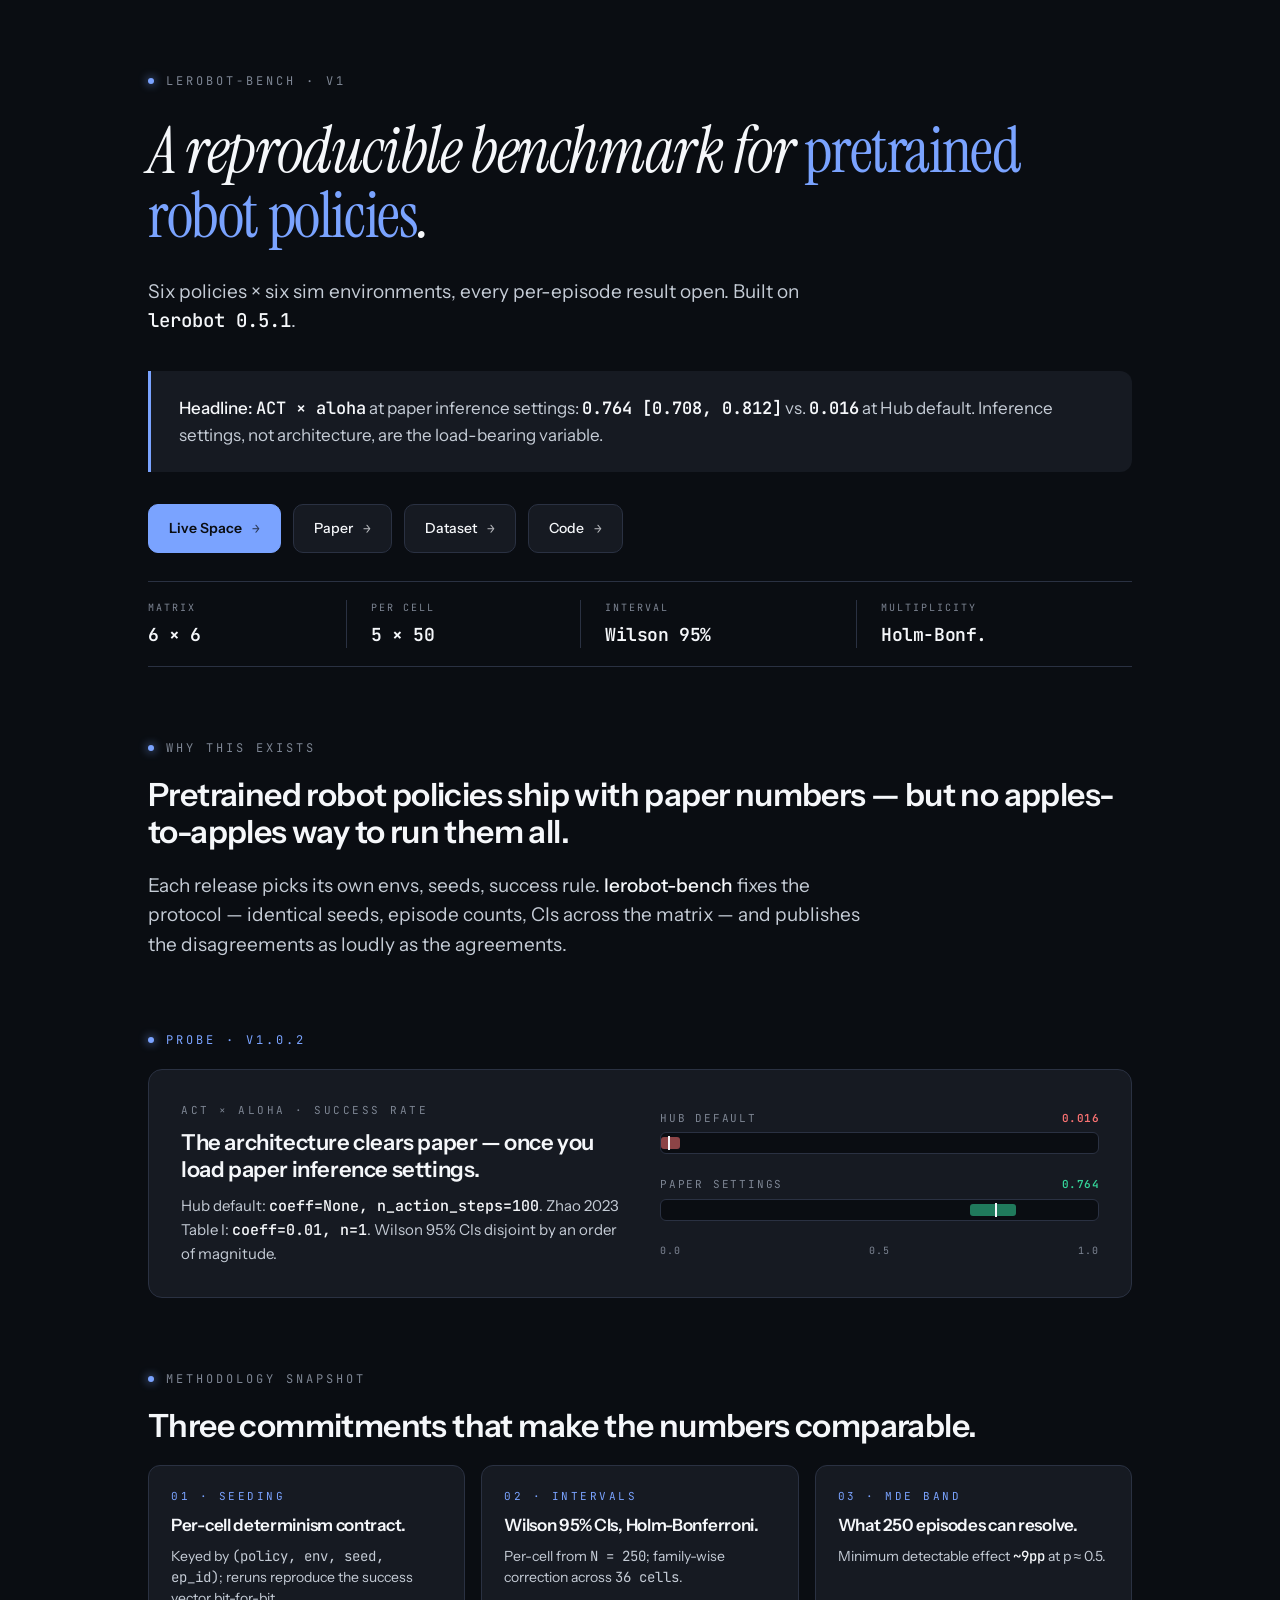
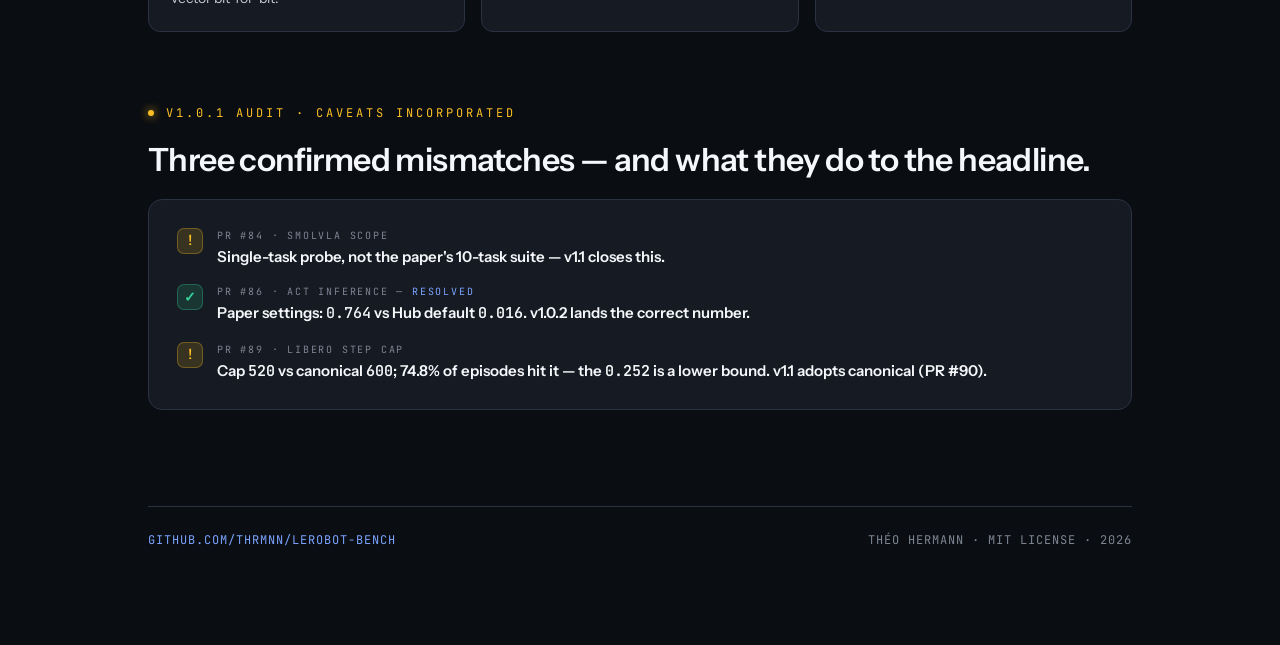
==== site/index.html @ f4101412 "feat(site): landing-page skeleton for lerobot-bench (#105) Static HTML+CSS landing site under site/," ====
<!doctype html>
<html lang="en">
<head>
<meta charset="utf-8">
<meta name="viewport" content="width=device-width, initial-scale=1">
<title>lerobot-bench — a reproducible benchmark for pretrained robot policies</title>
<meta name="description" content="Six pretrained policies × six simulated environments. 5 seeds × 50 episodes each, Wilson 95% CIs, every per-episode result open.">
<link rel="preconnect" href="https://fonts.googleapis.com">
<link rel="preconnect" href="https://fonts.gstatic.com" crossorigin>
<link href="https://fonts.googleapis.com/css2?family=Instrument+Sans:ital,wght@0,400..700;1,400..700&family=Instrument+Serif:ital@0;1&family=JetBrains+Mono:wght@400;500;700&display=swap" rel="stylesheet">
<link rel="stylesheet" href="style.css">
</head>
<body>

  <!-- ============================ HERO ============================ -->
  <header class="hero">
    <span class="eyebrow"><span class="dot"></span>lerobot-bench · v1</span>
    <h1 class="h-1">A reproducible benchmark for <span class="em">pretrained robot policies</span>.</h1>
    <p class="tagline">Six policies × six sim environments, every per-episode result open. Built on <span class="mono ink">lerobot 0.5.1</span>.</p>

    <blockquote class="headline-quote">
      <strong class="ink">Headline:</strong>
      <span class="mono ink">ACT × aloha</span> at paper inference settings:
      <span class="stat">0.764 [0.708, 0.812]</span> vs.
      <span class="stat">0.016</span> at Hub default.
      Inference settings, not architecture, are the load-bearing variable.
    </blockquote>

    <div class="artifacts">
      <a class="btn primary" href="https://huggingface.co/spaces/thrmnn/lerobot-bench" rel="noopener">Live Space <span class="arrow">→</span></a>
      <a class="btn" href="../paper/main.tex" rel="noopener">Paper <span class="arrow">→</span></a>
      <a class="btn" href="https://huggingface.co/datasets/thrmnn/lerobot-bench-v1" rel="noopener">Dataset <span class="arrow">→</span></a>
      <a class="btn" href="https://github.com/thrmnn/lerobot-bench" rel="noopener">Code <span class="arrow">→</span></a>
    </div>

    <div class="badges">
      <div class="cell"><span class="k">Matrix</span><span class="v">6 × 6</span></div>
      <div class="cell"><span class="k">Per cell</span><span class="v">5 × 50</span></div>
      <div class="cell"><span class="k">Interval</span><span class="v">Wilson 95%</span></div>
      <div class="cell"><span class="k">Multiplicity</span><span class="v">Holm-Bonf.</span></div>
    </div>
  </header>

  <!-- ============================ WHY ============================ -->
  <section class="block">
    <span class="eyebrow"><span class="dot"></span>why this exists</span>
    <h2 class="h-2">Pretrained robot policies ship with paper numbers — but no apples-to-apples way to run them all.</h2>
    <p class="body-lg">Each release picks its own envs, seeds, success rule. <em>lerobot-bench</em> fixes the protocol — identical seeds, episode counts, CIs across the matrix — and publishes the disagreements as loudly as the agreements.</p>
  </section>

  <!-- ============================ HEADLINE CARD ============================ -->
  <section class="block">
    <span class="eyebrow accent"><span class="dot"></span>probe · v1.0.2</span>
    <article class="finding-card">
      <div>
        <div class="label">ACT × aloha · success rate</div>
        <h3>The architecture clears paper — once you load paper inference settings.</h3>
        <p>Hub default: <span class="mono ink">coeff=None, n_action_steps=100</span>. Zhao 2023 Table&nbsp;I: <span class="mono ink">coeff=0.01, n=1</span>. Wilson 95% CIs disjoint by an order of magnitude.</p>
      </div>
      <div class="ci-chart" aria-label="Confidence interval comparison: Hub default vs paper inference settings">
        <div class="ci-row fail">
          <div class="lab"><span>Hub default</span><span class="val">0.016</span></div>
          <div class="ci-track">
            <div class="ci-bar fail" style="left: 0%; right: 95.6%;"></div>
            <div class="ci-point" style="left: 1.6%;"></div>
          </div>
        </div>
        <div class="ci-row ok">
          <div class="lab"><span>Paper settings</span><span class="val">0.764</span></div>
          <div class="ci-track">
            <div class="ci-bar ok" style="left: 70.8%; right: 18.8%;"></div>
            <div class="ci-point" style="left: 76.4%;"></div>
          </div>
        </div>
        <div class="ci-scale"><span>0.0</span><span>0.5</span><span>1.0</span></div>
      </div>
    </article>
  </section>

  <!-- ============================ METHOD SNAPSHOT ============================ -->
  <section class="block">
    <span class="eyebrow"><span class="dot"></span>methodology snapshot</span>
    <h2 class="h-2">Three commitments that make the numbers comparable.</h2>
    <div class="method-grid">
      <div class="method-item">
        <span class="n">01 · SEEDING</span>
        <h4>Per-cell determinism contract.</h4>
        <p>Keyed by <span class="mono">(policy, env, seed, ep_id)</span>; reruns reproduce the success vector bit-for-bit.</p>
      </div>
      <div class="method-item">
        <span class="n">02 · INTERVALS</span>
        <h4>Wilson 95% CIs, Holm-Bonferroni.</h4>
        <p>Per-cell from <span class="mono">N = 250</span>; family-wise correction across <span class="mono">36 cells</span>.</p>
      </div>
      <div class="method-item">
        <span class="n">03 · MDE BAND</span>
        <h4>What 250 episodes can resolve.</h4>
        <p>Minimum detectable effect <span class="mono ink">~9pp</span> at p ≈ 0.5.</p>
      </div>
    </div>
  </section>

  <!-- ============================ AUDIT-AWARE CAVEATS ============================ -->
  <section class="block">
    <span class="eyebrow warm"><span class="dot"></span>v1.0.1 audit · caveats incorporated</span>
    <h2 class="h-2">Three confirmed mismatches — and what they do to the headline.</h2>
    <div class="caveats">
      <div class="caveat warn">
        <div class="glyph">!</div>
        <div class="body-block">
          <span class="lab">PR #84 · SmolVLA scope</span>
          <h5>Single-task probe, not the paper's 10-task suite — v1.1 closes this.</h5>
        </div>
      </div>
      <div class="caveat ok">
        <div class="glyph">✓</div>
        <div class="body-block">
          <span class="lab">PR #86 · ACT inference — <span class="accent">RESOLVED</span></span>
          <h5>Paper settings: <span class="mono ink">0.764</span> vs Hub default <span class="mono">0.016</span>. v1.0.2 lands the correct number.</h5>
        </div>
      </div>
      <div class="caveat warn">
        <div class="glyph">!</div>
        <div class="body-block">
          <span class="lab">PR #89 · LIBERO step cap</span>
          <h5>Cap <span class="mono">520</span> vs canonical <span class="mono">600</span>; 74.8% of episodes hit it — the <span class="mono">0.252</span> is a lower bound. v1.1 adopts canonical (PR #90).</h5>
        </div>
      </div>
    </div>
  </section>

  <!-- ============================ FOOTER ============================ -->
  <footer>
    <span><a href="https://github.com/thrmnn/lerobot-bench">github.com/thrmnn/lerobot-bench</a></span>
    <span>Théo Hermann · MIT License · 2026</span>
  </footer>

</body>
</html>
---- site/style.css ----
/* lerobot-bench landing site — palette + typography mirror paper/deck/index.html */

:root {
  --bg-dark: #0a0d12;
  --panel: #161a22;
  --panel-2: #1c2230;
  --line: #2a3142;
  --ink: #f5f7fa;
  --dim: #c5ccd6;
  --mute: #7d8593;
  --accent: #7aa3ff;
  --accent-soft: #5b8def;
  --warm: #fbbf24;
  --ok: #34d399;
  --fail: #f87171;

  --sans: 'Instrument Sans', 'Helvetica Neue', Arial, sans-serif;
  --serif: 'Instrument Serif', 'Cambria', Georgia, serif;
  --mono: 'JetBrains Mono', 'SFMono-Regular', Menlo, monospace;
}

* {
  box-sizing: border-box;
  margin: 0;
  padding: 0;
  -webkit-font-smoothing: antialiased;
  text-rendering: optimizeLegibility;
}

html, body {
  background: var(--bg-dark);
  color: var(--ink);
  font-family: var(--sans);
  font-weight: 400;
  line-height: 1.5;
}

body {
  max-width: 1080px;
  margin: 0 auto;
  padding: 72px 48px 96px;
  display: flex;
  flex-direction: column;
  gap: 72px;
}

a {
  color: var(--accent);
  text-decoration: none;
  transition: color .15s ease;
}
a:hover { color: #a3c0ff; }

/* ============================ TYPE SCALE ============================ */
.eyebrow {
  font-family: var(--mono);
  font-size: 12px;
  letter-spacing: 3px;
  text-transform: uppercase;
  color: var(--mute);
  display: inline-flex;
  align-items: center;
  gap: 12px;
}
.eyebrow .dot {
  width: 6px; height: 6px; border-radius: 50%;
  background: var(--accent);
  box-shadow: 0 0 10px var(--accent);
}
.eyebrow.warm { color: var(--warm); }
.eyebrow.warm .dot { background: var(--warm); box-shadow: 0 0 10px var(--warm); }

.h-1 {
  font-family: var(--serif);
  font-style: italic;
  font-weight: 400;
  font-size: 64px;
  line-height: 1.02;
  letter-spacing: -1.4px;
  color: var(--ink);
}
.h-1 .em { font-style: normal; color: var(--accent); }

.h-2 {
  font-family: var(--sans);
  font-weight: 600;
  font-size: 32px;
  line-height: 1.15;
  letter-spacing: -.6px;
  color: var(--ink);
}

.body-lg {
  font-family: var(--sans);
  font-size: 19px;
  line-height: 1.55;
  color: var(--dim);
  max-width: 720px;
}

.body {
  font-family: var(--sans);
  font-size: 16px;
  line-height: 1.6;
  color: var(--dim);
}

.mono {
  font-family: var(--mono);
  font-feature-settings: "tnum";
}

em {
  color: var(--ink);
  font-style: normal;
  font-weight: 500;
}

.ink { color: var(--ink); font-weight: 500; }
.accent { color: var(--accent); }
.warm { color: var(--warm); }

/* ============================ HERO ============================ */
.hero {
  display: flex;
  flex-direction: column;
  gap: 28px;
}

.hero .tagline {
  font-family: var(--sans);
  font-size: 19px;
  color: var(--dim);
  max-width: 720px;
  line-height: 1.55;
}

.headline-quote {
  margin-top: 8px;
  padding: 24px 28px;
  border-left: 3px solid var(--accent);
  background: var(--panel);
  border-radius: 0 12px 12px 0;
  font-family: var(--sans);
  font-size: 17px;
  line-height: 1.55;
  color: var(--dim);
}
.headline-quote .stat {
  font-family: var(--mono);
  font-feature-settings: "tnum";
  color: var(--ink);
  font-weight: 600;
}

/* ============================ ARTIFACT BUTTONS ============================ */
.artifacts {
  display: flex;
  gap: 12px;
  flex-wrap: wrap;
  margin-top: 4px;
}

.btn {
  font-family: var(--sans);
  font-weight: 500;
  font-size: 14px;
  padding: 13px 20px;
  border-radius: 10px;
  border: 1px solid var(--line);
  background: var(--panel);
  color: var(--ink);
  display: inline-flex;
  align-items: center;
  gap: 10px;
  transition: all .15s ease;
}
.btn:hover {
  border-color: var(--accent);
  background: var(--panel-2);
  color: var(--ink);
}
.btn.primary {
  background: var(--accent);
  border-color: var(--accent);
  color: var(--bg-dark);
  font-weight: 600;
}
.btn.primary:hover {
  background: #a3c0ff;
  border-color: #a3c0ff;
  color: var(--bg-dark);
}
.btn .arrow {
  font-family: var(--mono);
  font-size: 13px;
  opacity: .7;
}

/* ============================ BADGE STRIP ============================ */
.badges {
  display: flex;
  flex-wrap: wrap;
  gap: 0;
  padding: 18px 0;
  border-top: 1px solid var(--line);
  border-bottom: 1px solid var(--line);
}
.badges .cell {
  flex: 1 1 auto;
  min-width: 160px;
  padding: 0 24px;
  border-left: 1px solid var(--line);
  display: flex;
  flex-direction: column;
  gap: 6px;
}
.badges .cell:first-child {
  border-left: 0;
  padding-left: 0;
}
.badges .k {
  font-family: var(--mono);
  font-size: 10px;
  letter-spacing: 2px;
  text-transform: uppercase;
  color: var(--mute);
}
.badges .v {
  font-family: var(--mono);
  font-size: 18px;
  font-weight: 600;
  color: var(--ink);
  font-feature-settings: "tnum";
  letter-spacing: -.4px;
}

/* ============================ SECTIONS ============================ */
section.block {
  display: flex;
  flex-direction: column;
  gap: 20px;
}

/* ============================ HEADLINE CARD ============================ */
.finding-card {
  background: var(--panel);
  border: 1px solid var(--line);
  border-radius: 14px;
  padding: 32px;
  display: grid;
  grid-template-columns: 1fr 1fr;
  gap: 40px;
  align-items: center;
}

.finding-card .label {
  font-family: var(--mono);
  font-size: 11px;
  letter-spacing: 2.5px;
  text-transform: uppercase;
  color: var(--mute);
  margin-bottom: 10px;
}
.finding-card h3 {
  font-family: var(--sans);
  font-size: 22px;
  font-weight: 600;
  color: var(--ink);
  line-height: 1.25;
  letter-spacing: -.4px;
}
.finding-card p {
  font-family: var(--sans);
  font-size: 15px;
  color: var(--dim);
  line-height: 1.55;
  margin-top: 10px;
}

/* CSS-only sparkline / CI bars: ACT default vs ACT paper-settings */
.ci-chart {
  display: flex;
  flex-direction: column;
  gap: 22px;
}
.ci-row { display: flex; flex-direction: column; gap: 6px; }
.ci-row .lab {
  font-family: var(--mono);
  font-size: 11px;
  letter-spacing: 1.8px;
  text-transform: uppercase;
  color: var(--mute);
  display: flex;
  justify-content: space-between;
}
.ci-row .lab .val {
  color: var(--ink);
  font-weight: 600;
  letter-spacing: .5px;
}
.ci-row.ok .lab .val { color: var(--ok); }
.ci-row.fail .lab .val { color: var(--fail); }

.ci-track {
  position: relative;
  height: 22px;
  background: var(--bg-dark);
  border-radius: 6px;
  border: 1px solid var(--line);
  overflow: hidden;
}
.ci-bar {
  position: absolute;
  top: 4px;
  bottom: 4px;
  border-radius: 3px;
  display: flex;
  align-items: center;
}
.ci-bar.ok { background: rgba(52, 211, 153, .55); }
.ci-bar.fail { background: rgba(248, 113, 113, .55); }
.ci-point {
  position: absolute;
  top: 3px; bottom: 3px;
  width: 2px;
  background: var(--ink);
}
.ci-scale {
  display: flex;
  justify-content: space-between;
  font-family: var(--mono);
  font-size: 10px;
  color: var(--mute);
  letter-spacing: 1px;
}

/* ============================ METHOD SNAPSHOT ============================ */
.method-grid {
  display: grid;
  grid-template-columns: repeat(3, 1fr);
  gap: 16px;
}
.method-item {
  background: var(--panel);
  border: 1px solid var(--line);
  border-radius: 12px;
  padding: 22px;
  display: flex;
  flex-direction: column;
  gap: 10px;
}
.method-item .n {
  font-family: var(--mono);
  font-size: 11px;
  letter-spacing: 2.5px;
  color: var(--accent);
}
.method-item h4 {
  font-family: var(--sans);
  font-size: 17px;
  font-weight: 600;
  color: var(--ink);
  line-height: 1.25;
  letter-spacing: -.3px;
}
.method-item p {
  font-family: var(--sans);
  font-size: 14px;
  color: var(--dim);
  line-height: 1.5;
}

/* ============================ CAVEATS ============================ */
.caveats {
  background: var(--panel);
  border: 1px solid var(--line);
  border-radius: 14px;
  padding: 28px;
  display: flex;
  flex-direction: column;
  gap: 18px;
}
.caveat {
  display: flex;
  gap: 14px;
  align-items: flex-start;
}
.caveat .glyph {
  width: 26px; height: 26px;
  flex: 0 0 26px;
  border-radius: 7px;
  display: flex;
  align-items: center;
  justify-content: center;
  font-family: var(--mono);
  font-size: 14px;
  font-weight: 600;
}
.caveat.warn .glyph {
  background: rgba(251, 191, 36, .15);
  color: var(--warm);
  border: 1px solid rgba(251, 191, 36, .3);
}
.caveat.ok .glyph {
  background: rgba(52, 211, 153, .15);
  color: var(--ok);
  border: 1px solid rgba(52, 211, 153, .3);
}
.caveat .body-block {
  flex: 1;
  display: flex;
  flex-direction: column;
  gap: 4px;
}
.caveat .lab {
  font-family: var(--mono);
  font-size: 10px;
  letter-spacing: 1.8px;
  text-transform: uppercase;
  color: var(--mute);
}
.caveat h5 {
  font-family: var(--sans);
  font-size: 15px;
  font-weight: 600;
  color: var(--ink);
  line-height: 1.3;
}
.caveat p {
  font-family: var(--sans);
  font-size: 14px;
  color: var(--dim);
  line-height: 1.5;
  margin-top: 4px;
}

/* ============================ FOOTER ============================ */
footer {
  margin-top: 24px;
  padding-top: 24px;
  border-top: 1px solid var(--line);
  display: flex;
  justify-content: space-between;
  align-items: baseline;
  gap: 16px;
  font-family: var(--mono);
  font-size: 12px;
  color: var(--mute);
  letter-spacing: 1px;
  text-transform: uppercase;
  flex-wrap: wrap;
}

/* ============================ RESPONSIVE ============================ */
@media (max-width: 800px) {
  body {
    padding: 48px 24px 64px;
    gap: 56px;
  }
  .h-1 { font-size: 44px; letter-spacing: -1px; }
  .h-2 { font-size: 26px; }
  .hero .tagline, .body-lg { font-size: 17px; }

  .finding-card {
    grid-template-columns: 1fr;
    padding: 24px;
    gap: 28px;
  }

  .method-grid { grid-template-columns: 1fr; }

  .badges .cell {
    flex: 1 1 45%;
    border-left: 0;
    padding-left: 0;
    padding-right: 0;
  }
  .badges {
    gap: 18px 24px;
    flex-wrap: wrap;
  }

  .artifacts { flex-direction: column; align-items: stretch; }
  .btn { justify-content: space-between; }

  footer { flex-direction: column; align-items: flex-start; gap: 8px; }
}
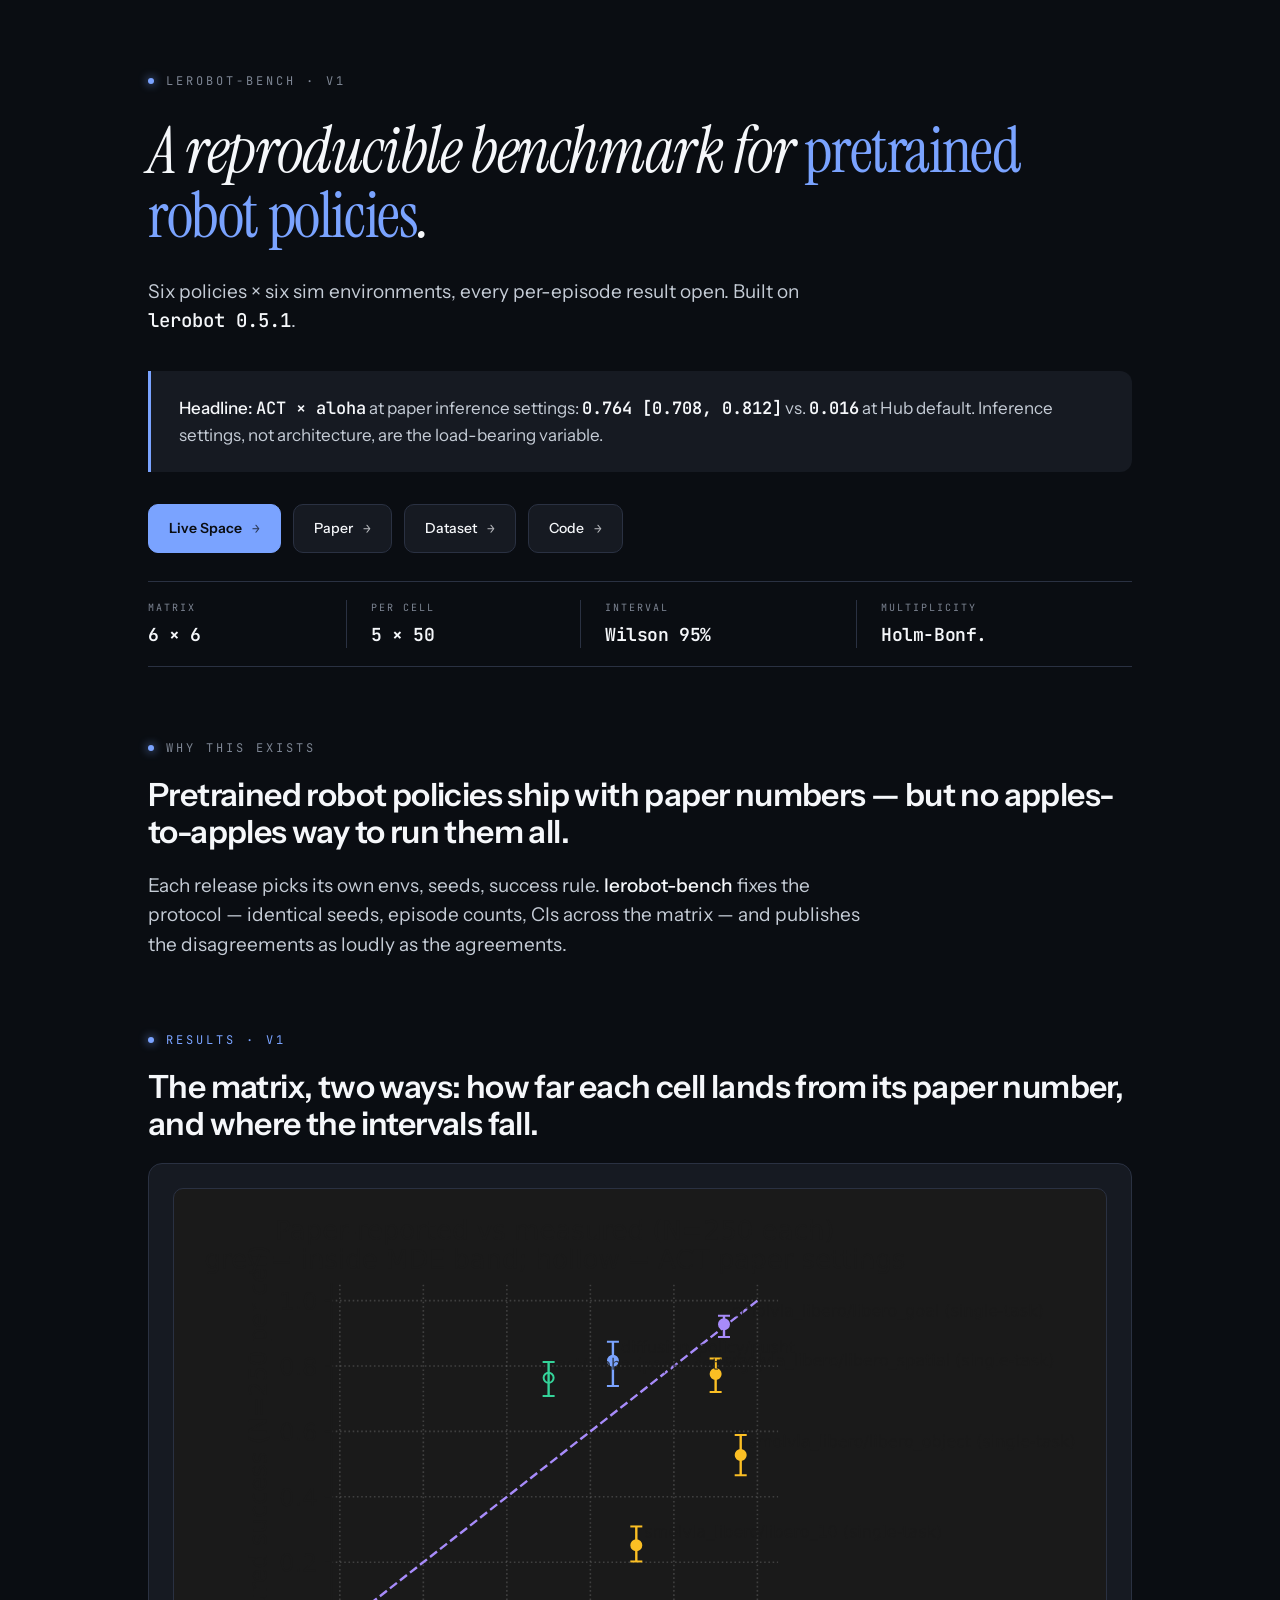
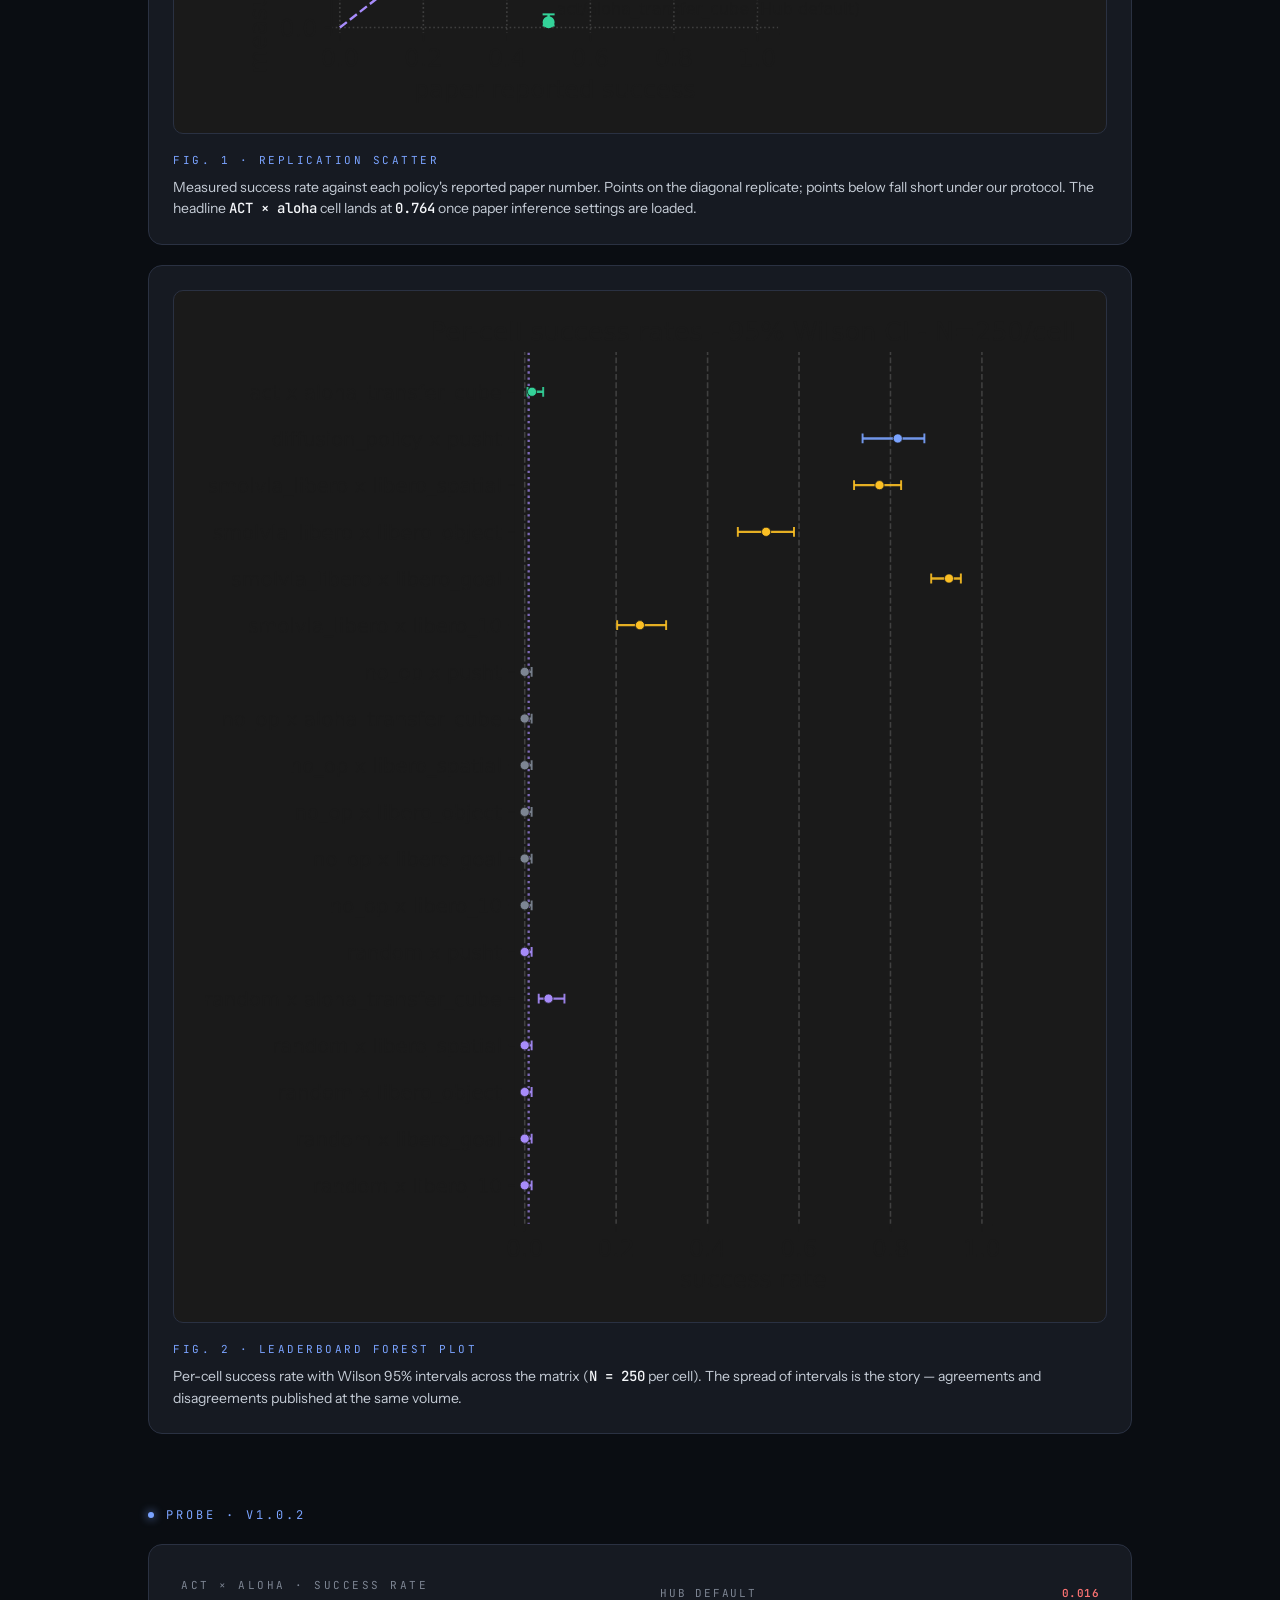
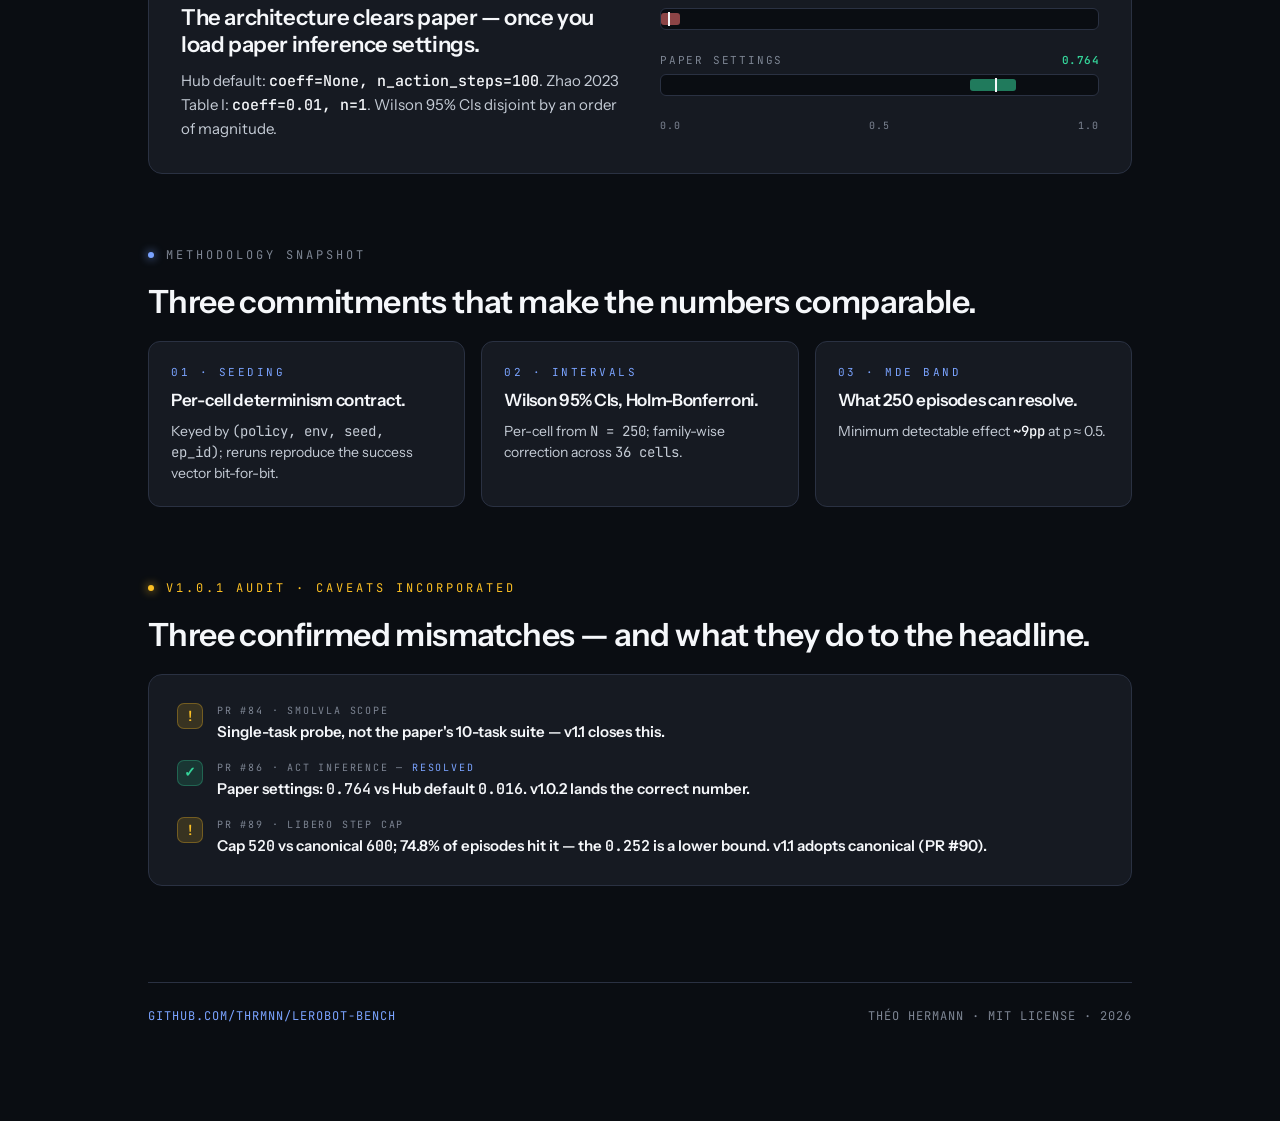
==== commit d1ebb336: "feat(site): embed replication scatter + leaderboard forest figures Add a results section to the land" ====
--- a/site/index.html
+++ b/site/index.html
@@ -46,6 +46,32 @@
     <span class="eyebrow"><span class="dot"></span>why this exists</span>
     <h2 class="h-2">Pretrained robot policies ship with paper numbers — but no apples-to-apples way to run them all.</h2>
     <p class="body-lg">Each release picks its own envs, seeds, success rule. <em>lerobot-bench</em> fixes the protocol — identical seeds, episode counts, CIs across the matrix — and publishes the disagreements as loudly as the agreements.</p>
+  </section>
+
+  <!-- ============================ RESULTS FIGURES ============================ -->
+  <section class="block">
+    <span class="eyebrow accent"><span class="dot"></span>results · v1</span>
+    <h2 class="h-2">The matrix, two ways: how far each cell lands from its paper number, and where the intervals fall.</h2>
+
+    <figure class="figure-card">
+      <div class="figure-frame">
+        <img src="assets/replication_scatter.svg" alt="Replication scatter: measured success rate vs. each policy's reported paper number across the 6 × 6 matrix. The ACT × aloha point at paper inference settings sits at 0.764, on the replication diagonal; the Hub-default point sits near zero." loading="lazy">
+      </div>
+      <figcaption>
+        <span class="cap-lab">Fig. 1 · Replication scatter</span>
+        Measured success rate against each policy's reported paper number. Points on the diagonal replicate; points below fall short under our protocol. The headline <span class="mono ink">ACT × aloha</span> cell lands at <span class="mono ink">0.764</span> once paper inference settings are loaded.
+      </figcaption>
+    </figure>
+
+    <figure class="figure-card">
+      <div class="figure-frame">
+        <img src="assets/forest_plot.svg" alt="Forest plot: per-cell success rate with Wilson 95% confidence intervals for every policy × environment combination in the v1 leaderboard." loading="lazy">
+      </div>
+      <figcaption>
+        <span class="cap-lab">Fig. 2 · Leaderboard forest plot</span>
+        Per-cell success rate with Wilson 95% intervals across the matrix (<span class="mono ink">N = 250</span> per cell). The spread of intervals is the story — agreements and disagreements published at the same volume.
+      </figcaption>
+    </figure>
   </section>
 
   <!-- ============================ HEADLINE CARD ============================ -->
--- a/site/style.css
+++ b/site/style.css
@@ -242,6 +242,46 @@
   gap: 20px;
 }
 
+/* ============================ RESULTS FIGURES ============================ */
+.figure-card {
+  background: var(--panel);
+  border: 1px solid var(--line);
+  border-radius: 14px;
+  padding: 24px;
+  display: flex;
+  flex-direction: column;
+  gap: 18px;
+}
+.figure-frame {
+  /* The matplotlib web SVGs render a near-black (#1a1a1a) plot area on a
+     transparent outer patch; this inset surface keeps them legible and
+     consistent with the panel background. */
+  background: #1a1a1a;
+  border: 1px solid var(--line);
+  border-radius: 10px;
+  padding: 16px;
+}
+.figure-frame img {
+  display: block;
+  width: 100%;
+  height: auto;
+}
+.figure-card figcaption {
+  font-family: var(--sans);
+  font-size: 14px;
+  line-height: 1.55;
+  color: var(--dim);
+}
+.figure-card .cap-lab {
+  display: block;
+  font-family: var(--mono);
+  font-size: 11px;
+  letter-spacing: 2.5px;
+  text-transform: uppercase;
+  color: var(--accent);
+  margin-bottom: 8px;
+}
+
 /* ============================ HEADLINE CARD ============================ */
 .finding-card {
   background: var(--panel);
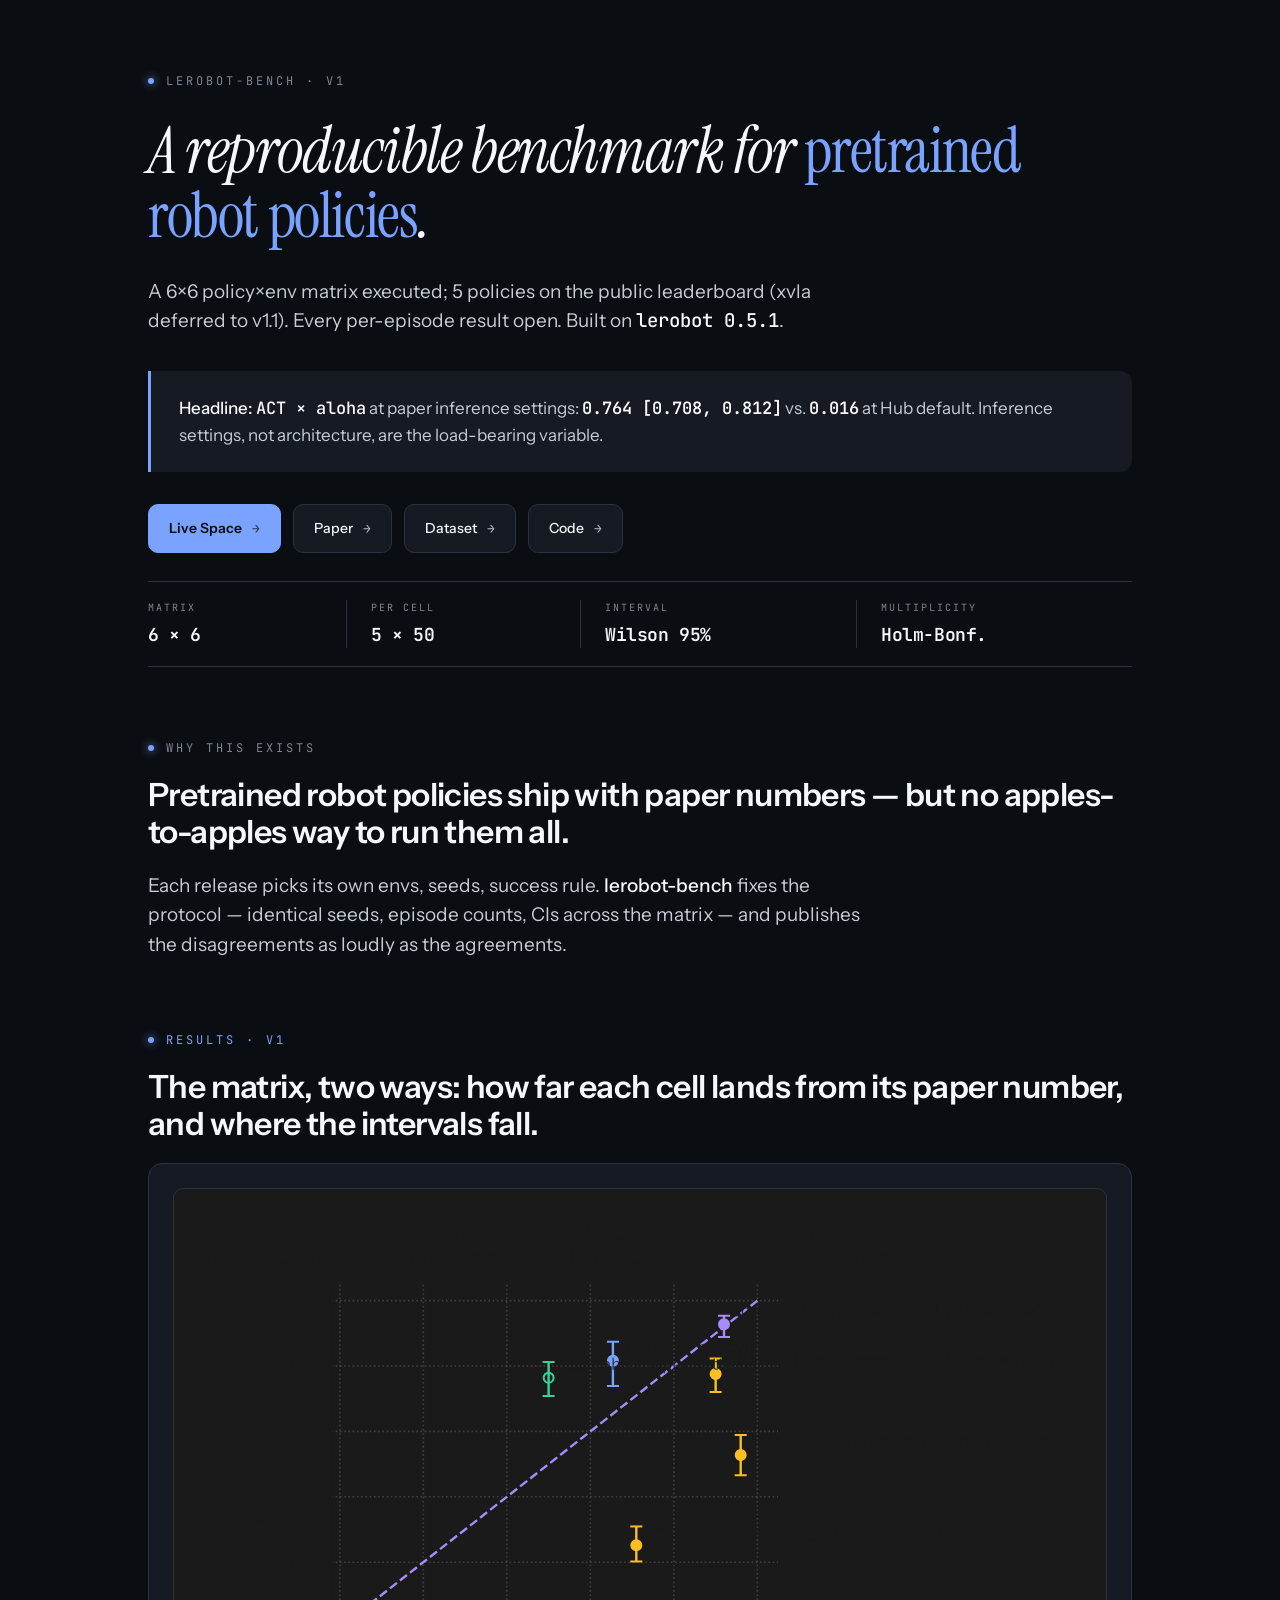
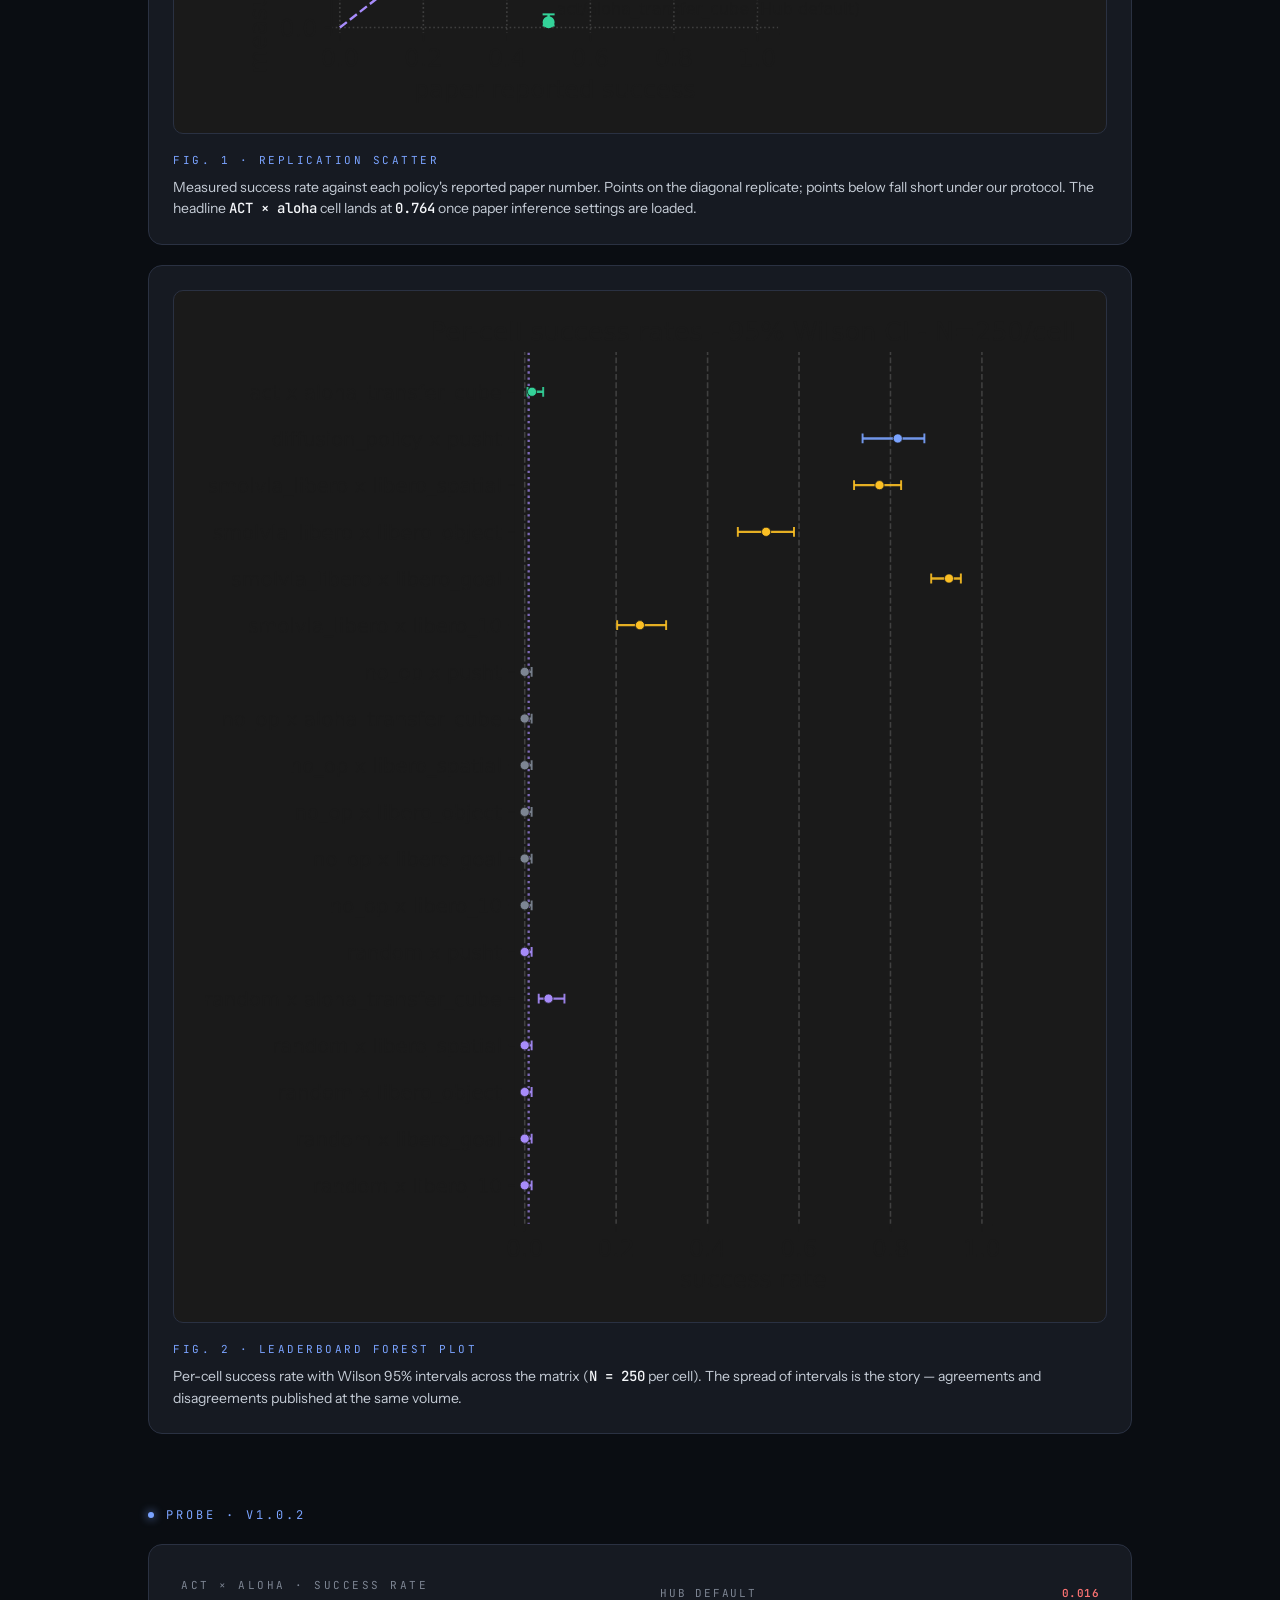
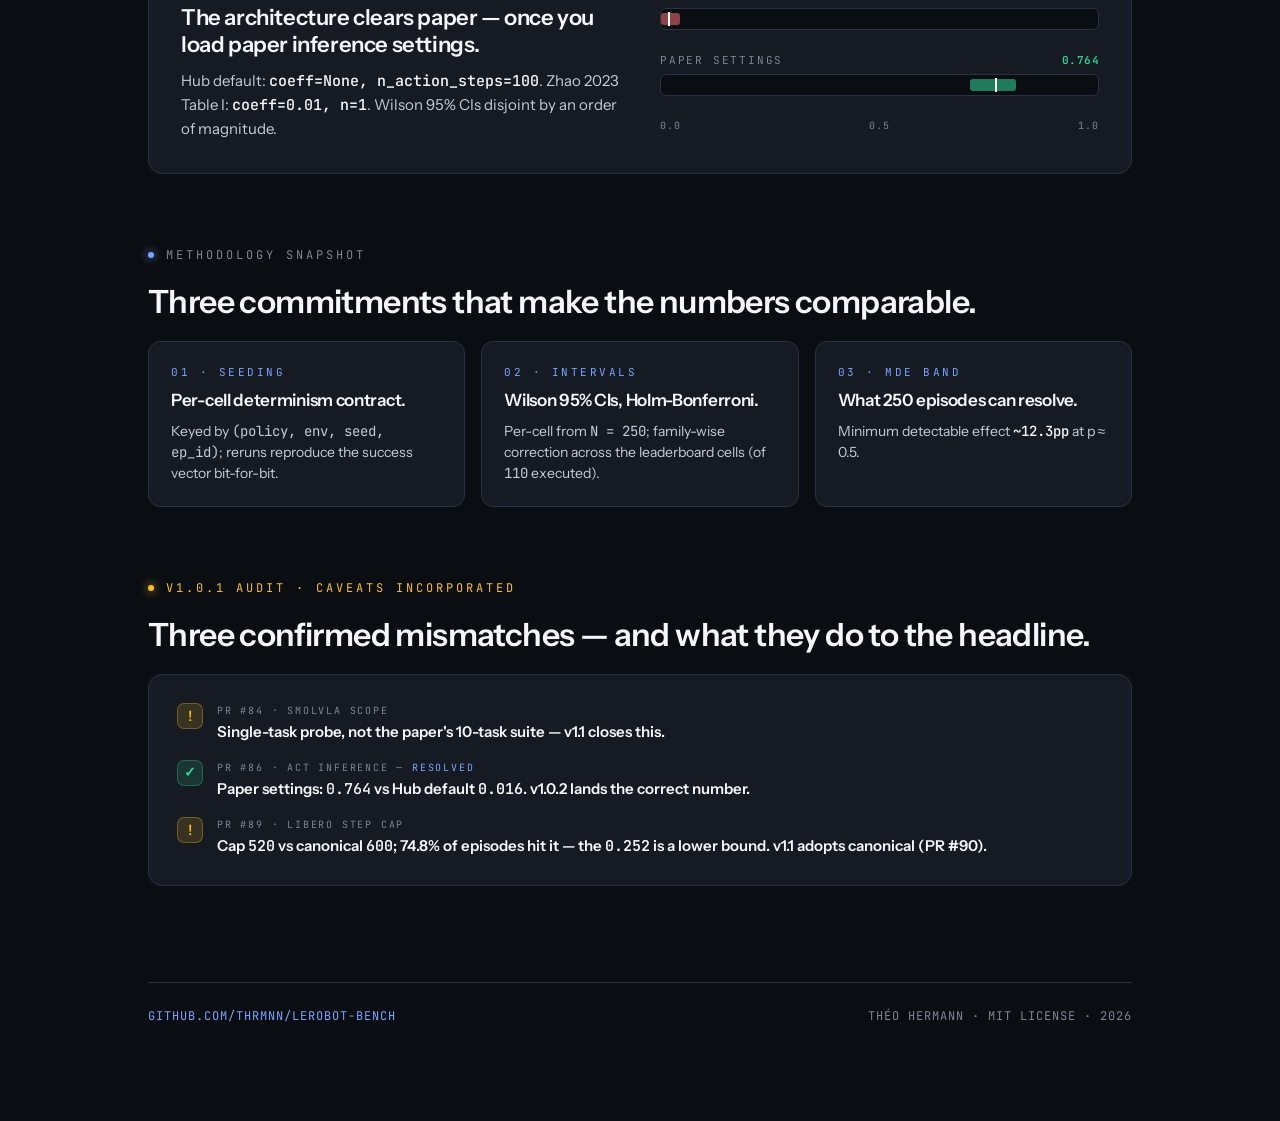
==== commit f01886dc: "docs: reconcile 6×6 framing + introduce two-speed / world-model narrative Reconcile the public-doc c" ====
--- a/site/index.html
+++ b/site/index.html
@@ -4,7 +4,7 @@
 <meta charset="utf-8">
 <meta name="viewport" content="width=device-width, initial-scale=1">
 <title>lerobot-bench — a reproducible benchmark for pretrained robot policies</title>
-<meta name="description" content="Six pretrained policies × six simulated environments. 5 seeds × 50 episodes each, Wilson 95% CIs, every per-episode result open.">
+<meta name="description" content="A 6×6 policy×env matrix executed; 5 policies on the public leaderboard (xvla deferred to v1.1). 5 seeds × 50 episodes each, Wilson 95% CIs, every per-episode result open.">
 <link rel="preconnect" href="https://fonts.googleapis.com">
 <link rel="preconnect" href="https://fonts.gstatic.com" crossorigin>
 <link href="https://fonts.googleapis.com/css2?family=Instrument+Sans:ital,wght@0,400..700;1,400..700&family=Instrument+Serif:ital@0;1&family=JetBrains+Mono:wght@400;500;700&display=swap" rel="stylesheet">
@@ -16,7 +16,7 @@
   <header class="hero">
     <span class="eyebrow"><span class="dot"></span>lerobot-bench · v1</span>
     <h1 class="h-1">A reproducible benchmark for <span class="em">pretrained robot policies</span>.</h1>
-    <p class="tagline">Six policies × six sim environments, every per-episode result open. Built on <span class="mono ink">lerobot 0.5.1</span>.</p>
+    <p class="tagline">A 6×6 policy×env matrix executed; 5 policies on the public leaderboard (xvla deferred to v1.1). Every per-episode result open. Built on <span class="mono ink">lerobot 0.5.1</span>.</p>
 
     <blockquote class="headline-quote">
       <strong class="ink">Headline:</strong>
@@ -55,7 +55,7 @@
 
     <figure class="figure-card">
       <div class="figure-frame">
-        <img src="assets/replication_scatter.svg" alt="Replication scatter: measured success rate vs. each policy's reported paper number across the 6 × 6 matrix. The ACT × aloha point at paper inference settings sits at 0.764, on the replication diagonal; the Hub-default point sits near zero." loading="lazy">
+        <img src="assets/replication_scatter.svg" alt="Replication scatter: measured success rate vs. each policy's reported paper number for the 5 leaderboard policies (xvla deferred). The ACT × aloha point at paper inference settings sits at 0.764, on the replication diagonal; the Hub-default point sits near zero." loading="lazy">
       </div>
       <figcaption>
         <span class="cap-lab">Fig. 1 · Replication scatter</span>
@@ -116,12 +116,12 @@
       <div class="method-item">
         <span class="n">02 · INTERVALS</span>
         <h4>Wilson 95% CIs, Holm-Bonferroni.</h4>
-        <p>Per-cell from <span class="mono">N = 250</span>; family-wise correction across <span class="mono">36 cells</span>.</p>
+        <p>Per-cell from <span class="mono">N = 250</span>; family-wise correction across the leaderboard cells (of <span class="mono">110</span> executed).</p>
       </div>
       <div class="method-item">
         <span class="n">03 · MDE BAND</span>
         <h4>What 250 episodes can resolve.</h4>
-        <p>Minimum detectable effect <span class="mono ink">~9pp</span> at p ≈ 0.5.</p>
+        <p>Minimum detectable effect <span class="mono ink">~12.3pp</span> at p ≈ 0.5.</p>
       </div>
     </div>
   </section>
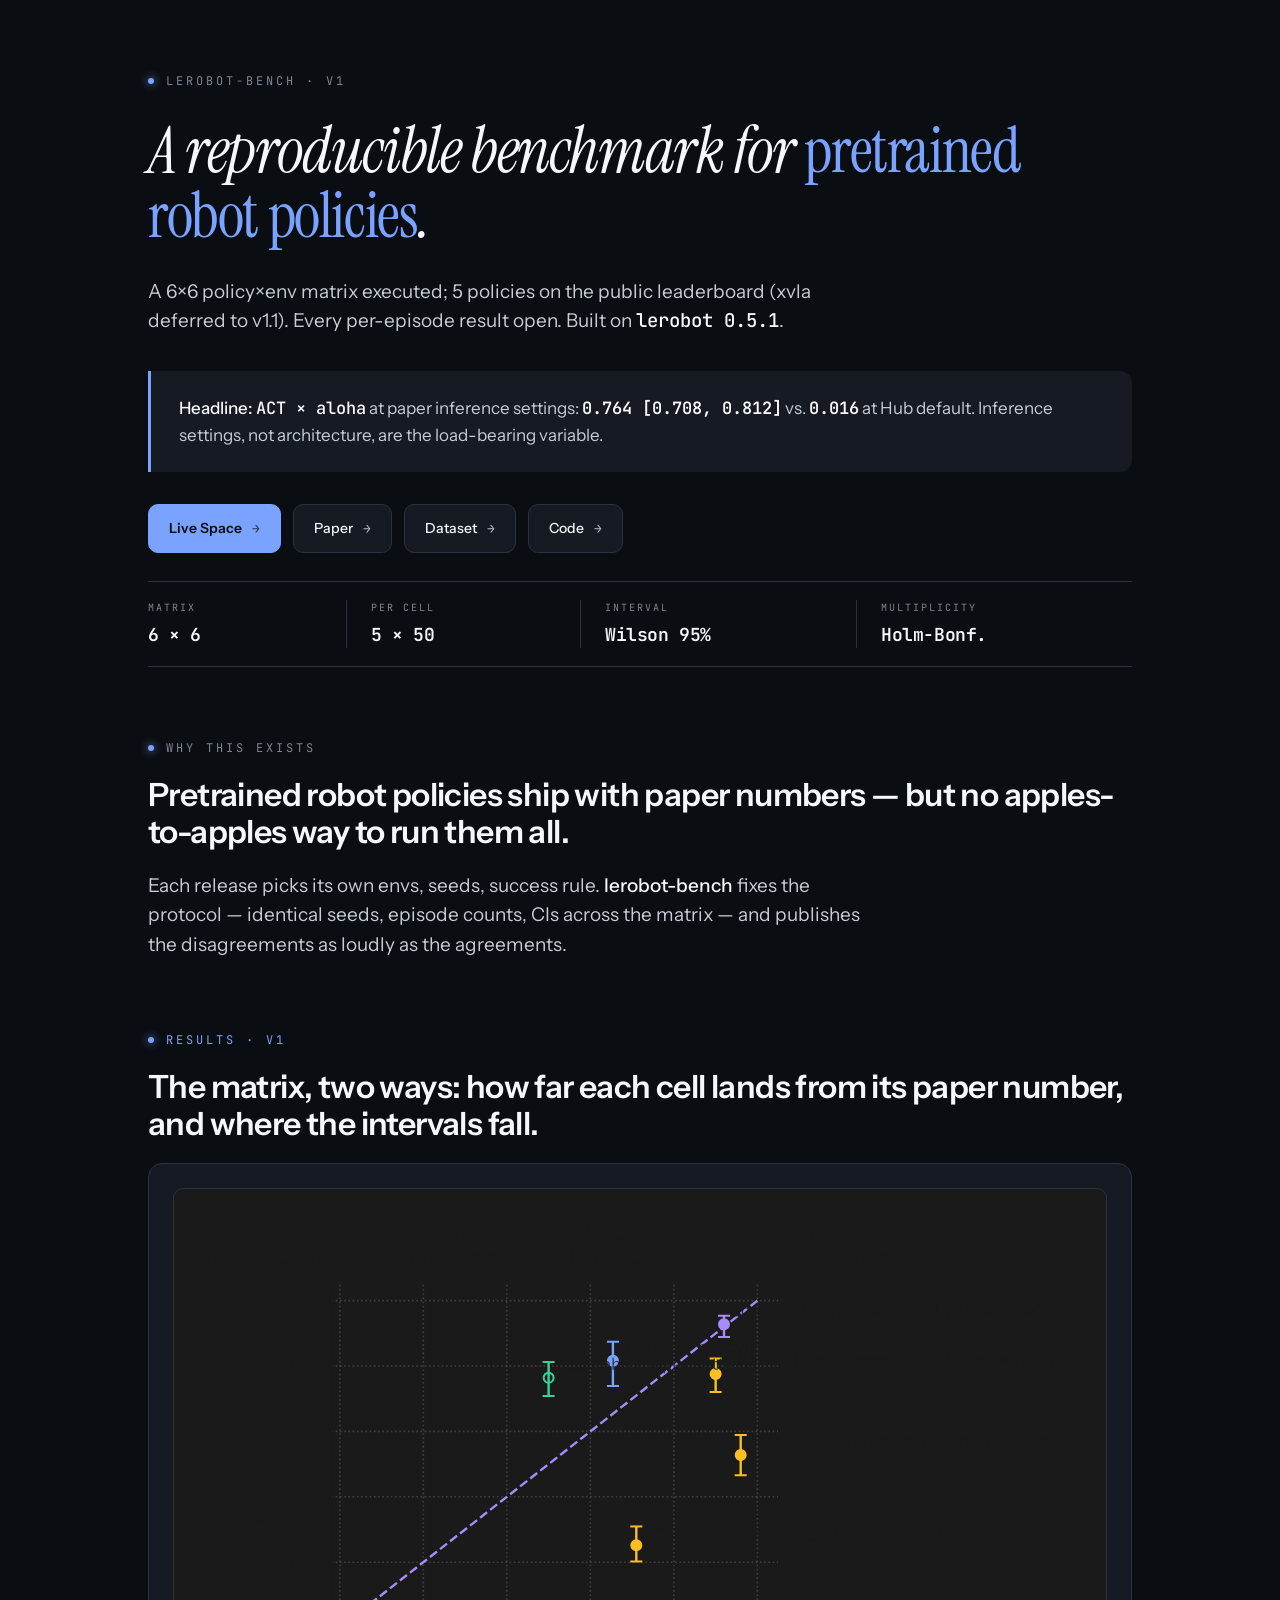
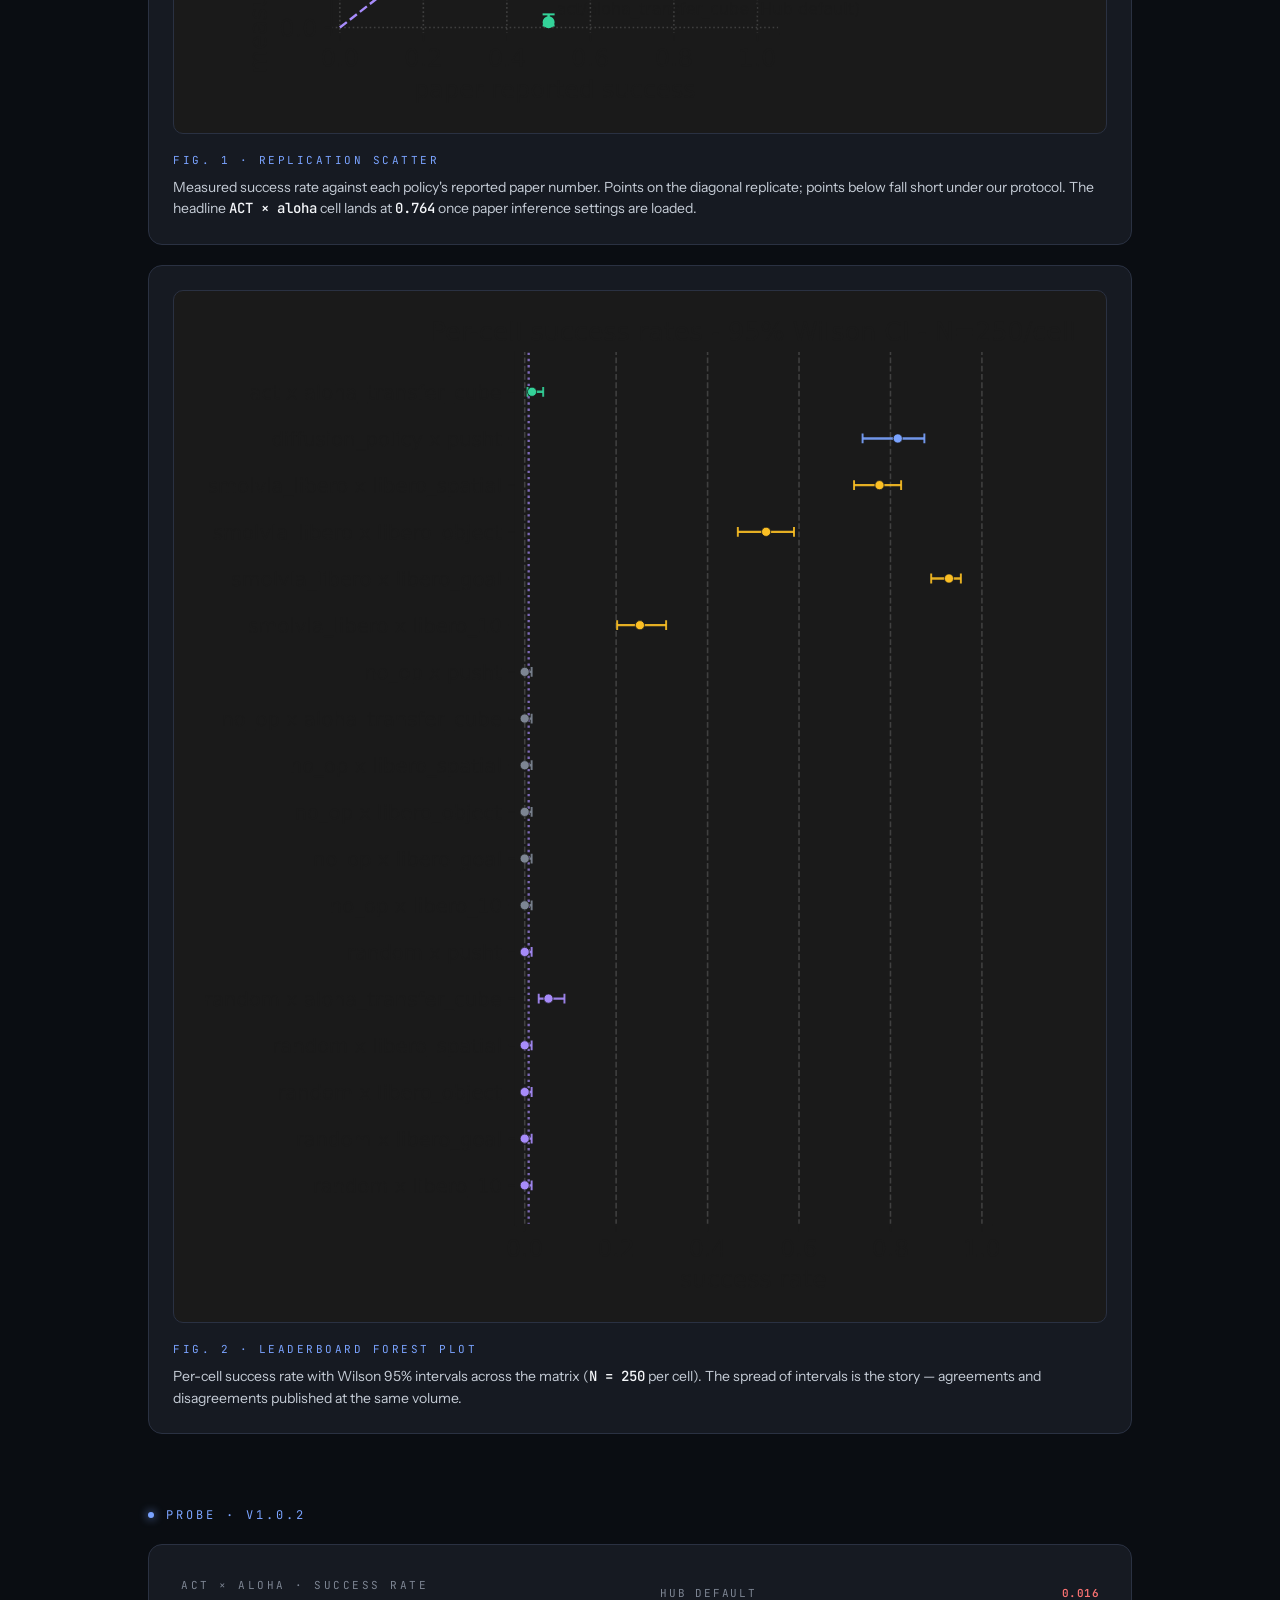
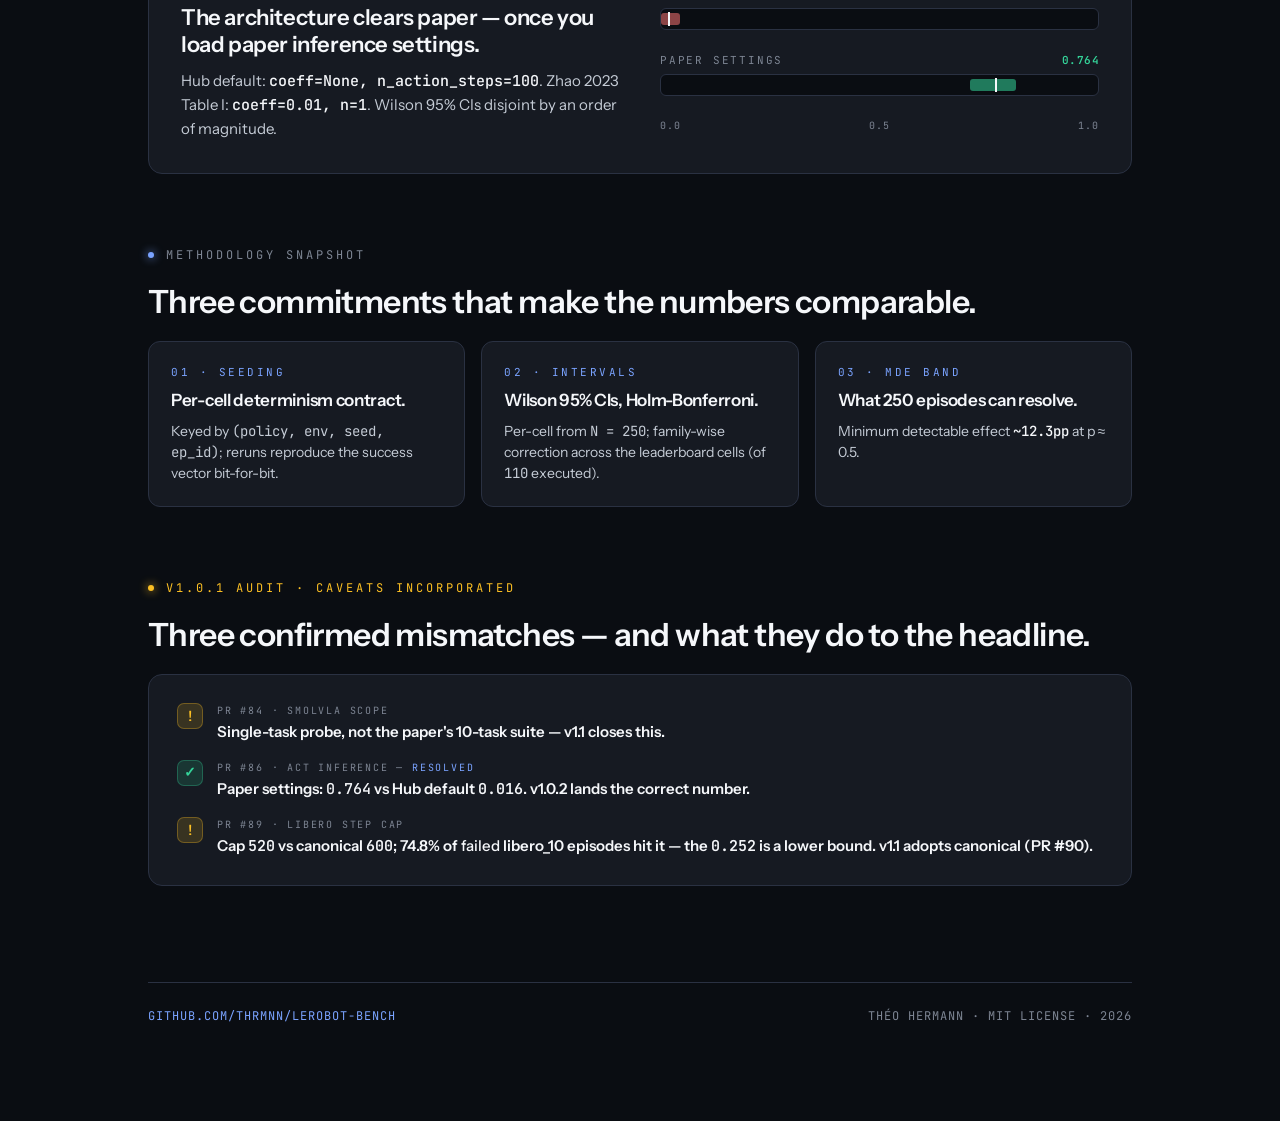
==== commit ef2d3728: "docs(deck,site): apply corrected-facts ledger to public deck + site (#138) Reframe and correct claim" ====
--- a/site/index.html
+++ b/site/index.html
@@ -149,7 +149,7 @@
         <div class="glyph">!</div>
         <div class="body-block">
           <span class="lab">PR #89 · LIBERO step cap</span>
-          <h5>Cap <span class="mono">520</span> vs canonical <span class="mono">600</span>; 74.8% of episodes hit it — the <span class="mono">0.252</span> is a lower bound. v1.1 adopts canonical (PR #90).</h5>
+          <h5>Cap <span class="mono">520</span> vs canonical <span class="mono">600</span>; 74.8% of <em>failed</em> libero_10 episodes hit it — the <span class="mono">0.252</span> is a lower bound. v1.1 adopts canonical (PR #90).</h5>
         </div>
       </div>
     </div>
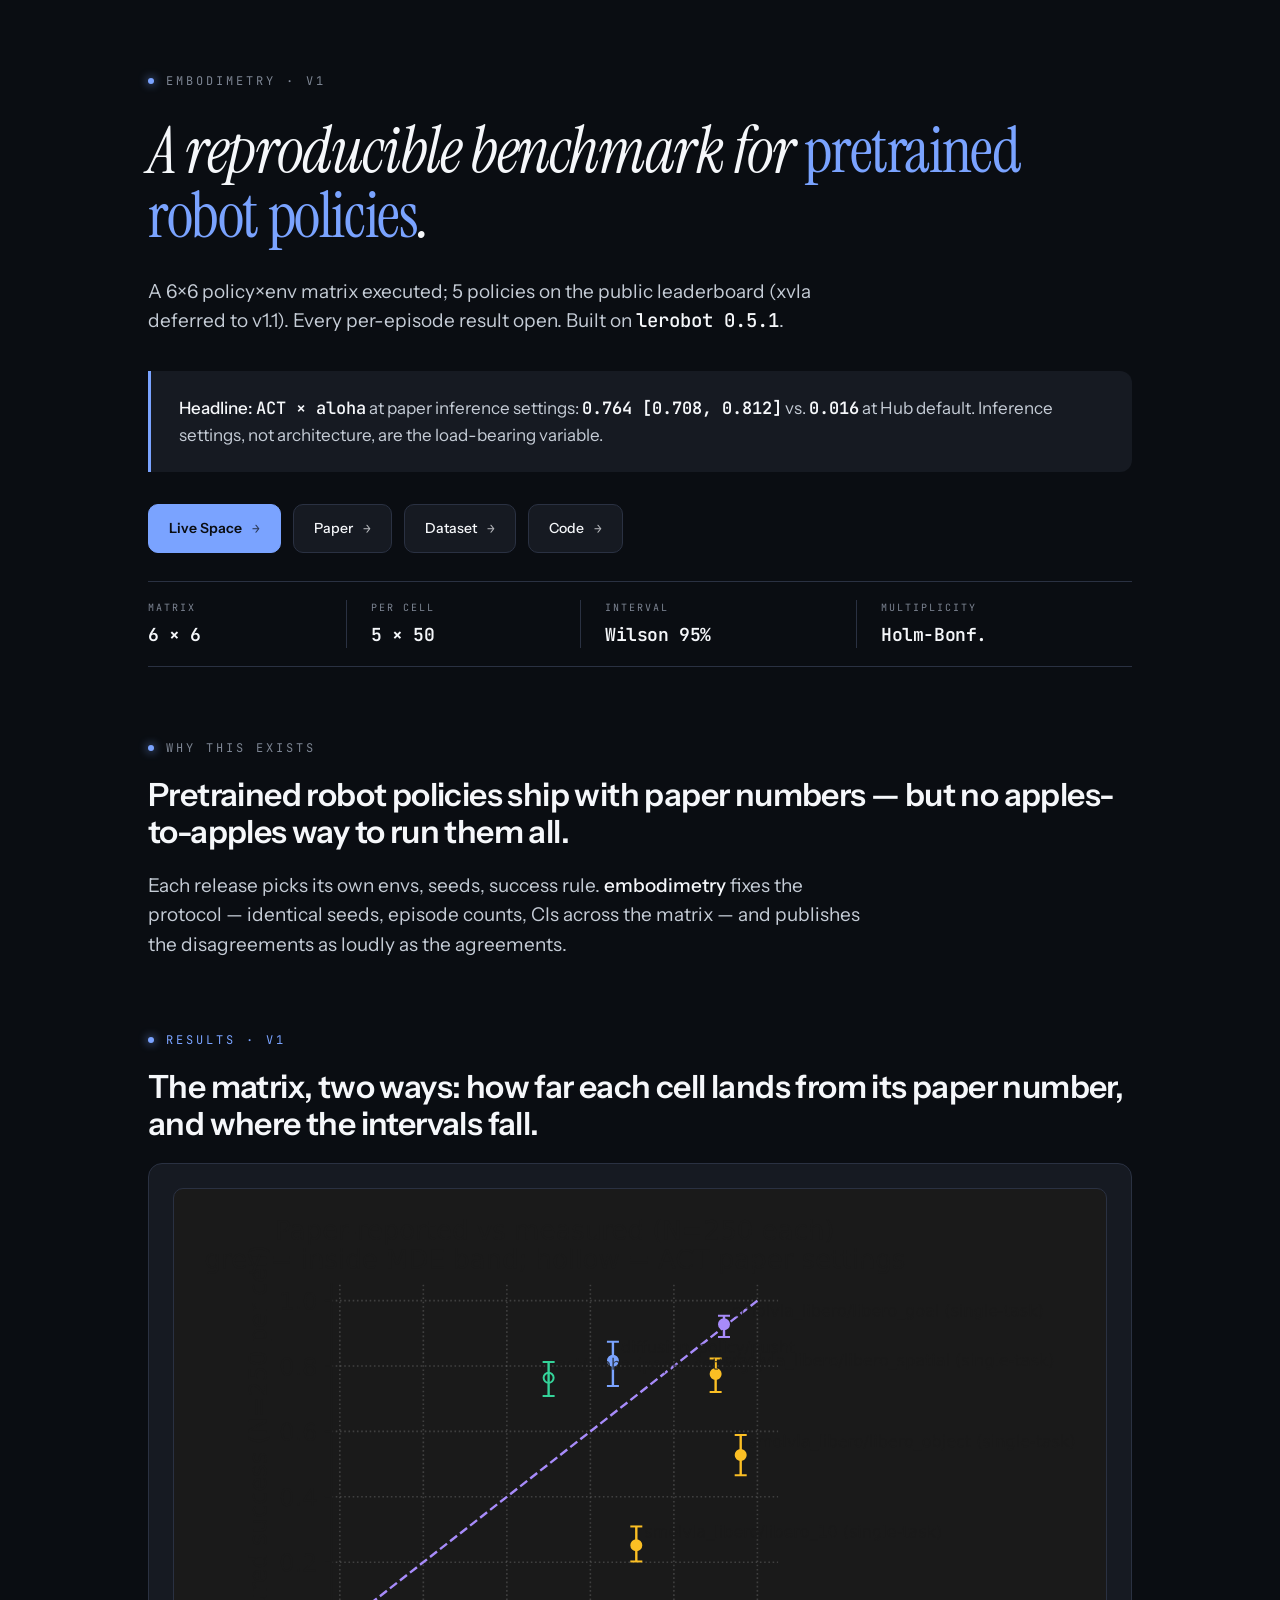
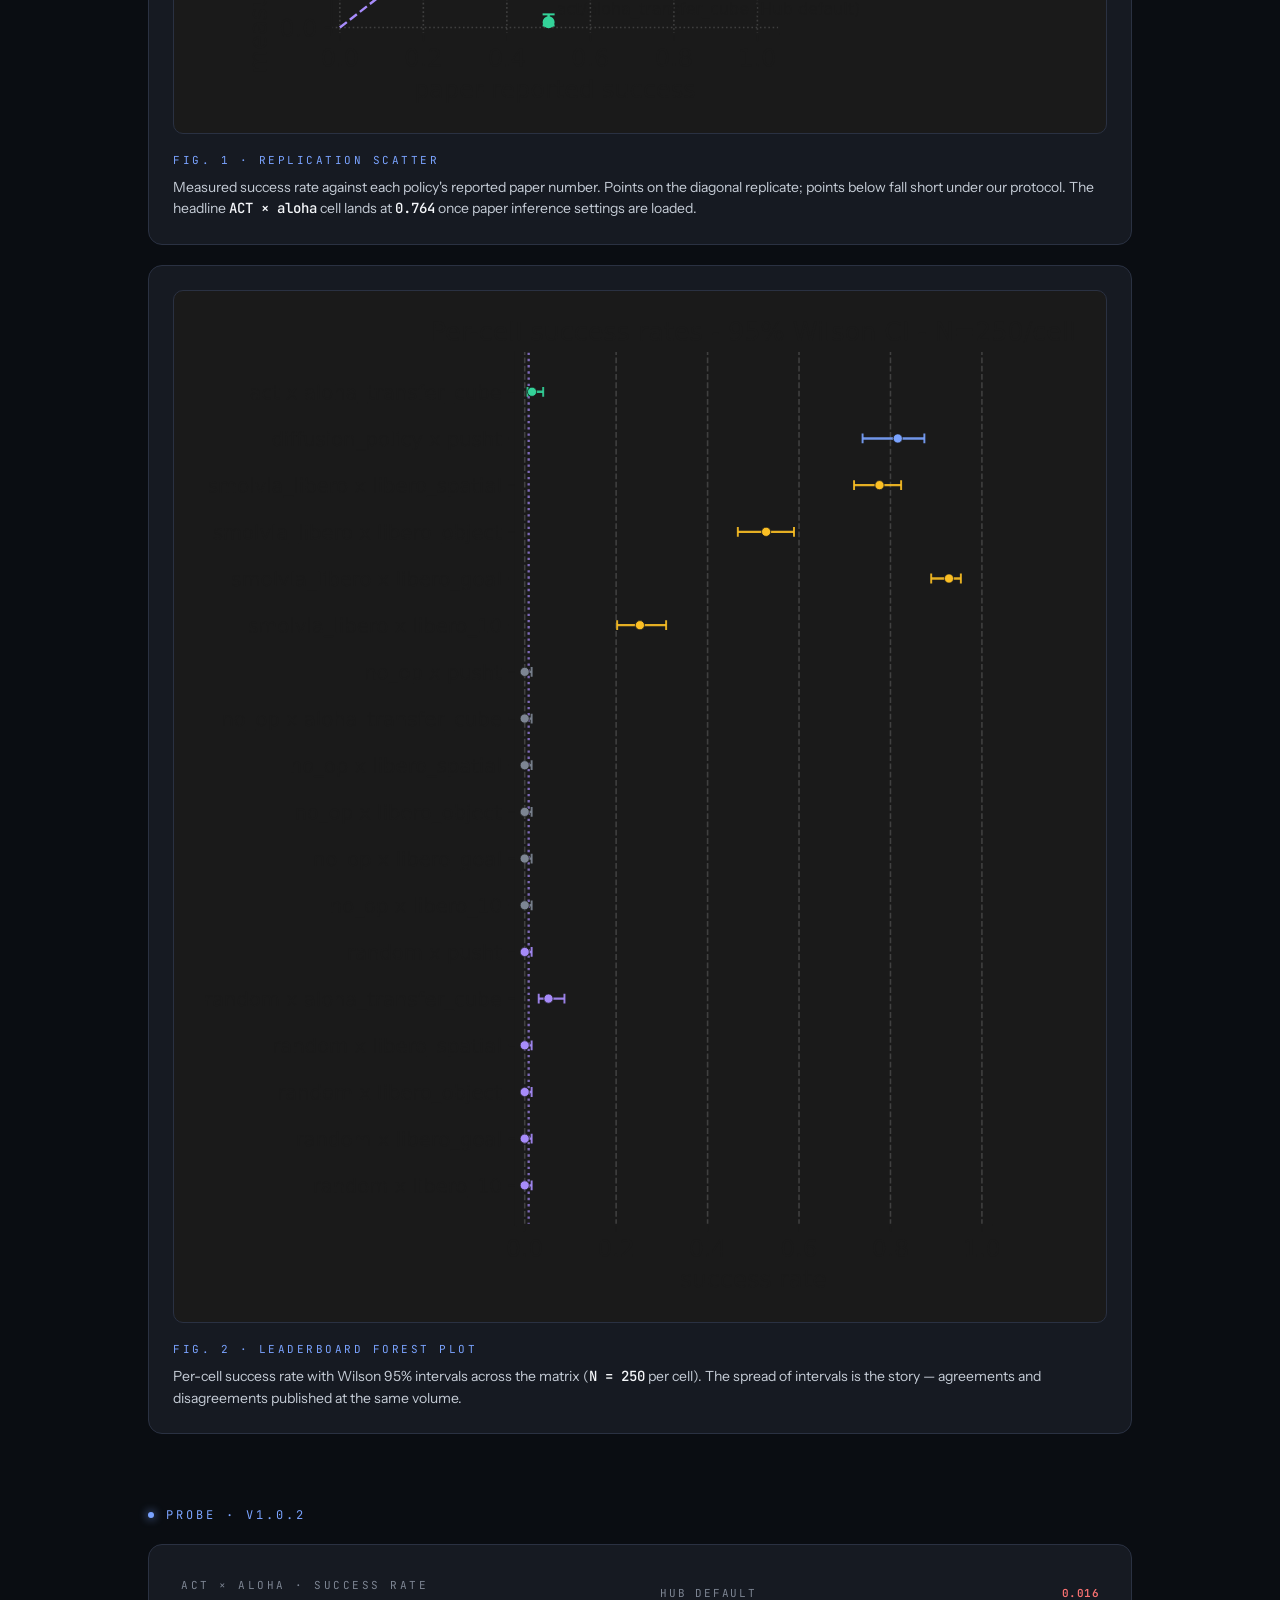
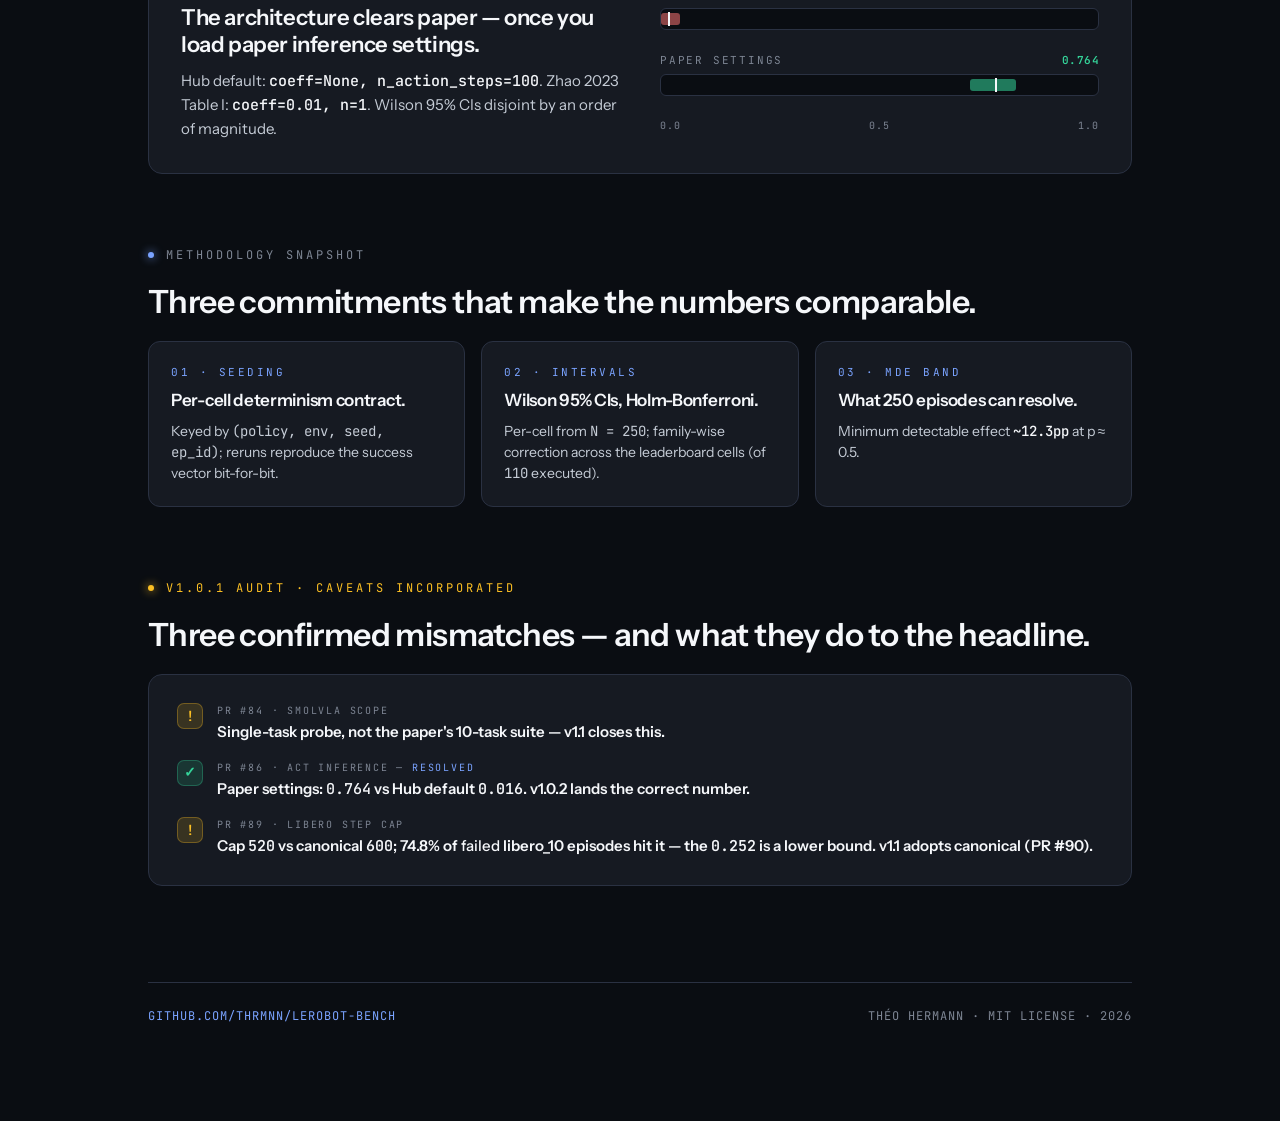
==== commit a7e147e6: "fix(rename): keep github.com/thrmnn/lerobot-bench URLs until repo rename The rename PR rewrote git-c" ====
--- a/site/index.html
+++ b/site/index.html
@@ -3,7 +3,7 @@
 <head>
 <meta charset="utf-8">
 <meta name="viewport" content="width=device-width, initial-scale=1">
-<title>lerobot-bench — a reproducible benchmark for pretrained robot policies</title>
+<title>embodimetry — a reproducible benchmark for pretrained robot policies</title>
 <meta name="description" content="A 6×6 policy×env matrix executed; 5 policies on the public leaderboard (xvla deferred to v1.1). 5 seeds × 50 episodes each, Wilson 95% CIs, every per-episode result open.">
 <link rel="preconnect" href="https://fonts.googleapis.com">
 <link rel="preconnect" href="https://fonts.gstatic.com" crossorigin>
@@ -14,7 +14,7 @@
 
   <!-- ============================ HERO ============================ -->
   <header class="hero">
-    <span class="eyebrow"><span class="dot"></span>lerobot-bench · v1</span>
+    <span class="eyebrow"><span class="dot"></span>embodimetry · v1</span>
     <h1 class="h-1">A reproducible benchmark for <span class="em">pretrained robot policies</span>.</h1>
     <p class="tagline">A 6×6 policy×env matrix executed; 5 policies on the public leaderboard (xvla deferred to v1.1). Every per-episode result open. Built on <span class="mono ink">lerobot 0.5.1</span>.</p>
 
@@ -27,9 +27,9 @@
     </blockquote>
 
     <div class="artifacts">
-      <a class="btn primary" href="https://huggingface.co/spaces/thrmnn/lerobot-bench" rel="noopener">Live Space <span class="arrow">→</span></a>
+      <a class="btn primary" href="https://huggingface.co/spaces/thrmnn/embodimetry" rel="noopener">Live Space <span class="arrow">→</span></a>
       <a class="btn" href="../paper/main.tex" rel="noopener">Paper <span class="arrow">→</span></a>
-      <a class="btn" href="https://huggingface.co/datasets/thrmnn/lerobot-bench-v1" rel="noopener">Dataset <span class="arrow">→</span></a>
+      <a class="btn" href="https://huggingface.co/datasets/thrmnn/embodimetry-v1" rel="noopener">Dataset <span class="arrow">→</span></a>
       <a class="btn" href="https://github.com/thrmnn/lerobot-bench" rel="noopener">Code <span class="arrow">→</span></a>
     </div>
 
@@ -45,7 +45,7 @@
   <section class="block">
     <span class="eyebrow"><span class="dot"></span>why this exists</span>
     <h2 class="h-2">Pretrained robot policies ship with paper numbers — but no apples-to-apples way to run them all.</h2>
-    <p class="body-lg">Each release picks its own envs, seeds, success rule. <em>lerobot-bench</em> fixes the protocol — identical seeds, episode counts, CIs across the matrix — and publishes the disagreements as loudly as the agreements.</p>
+    <p class="body-lg">Each release picks its own envs, seeds, success rule. <em>embodimetry</em> fixes the protocol — identical seeds, episode counts, CIs across the matrix — and publishes the disagreements as loudly as the agreements.</p>
   </section>
 
   <!-- ============================ RESULTS FIGURES ============================ -->
